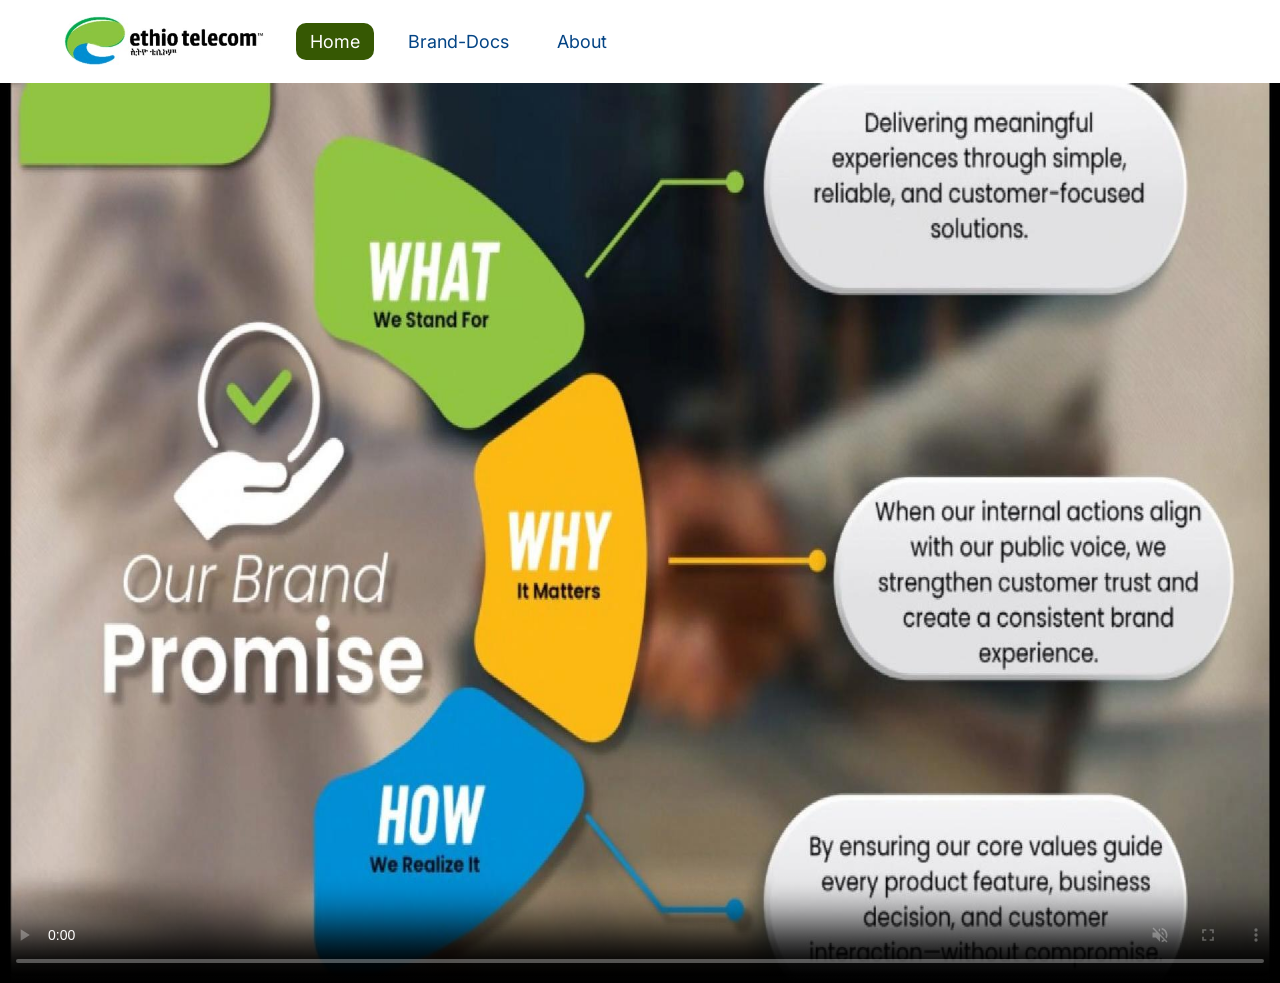
==== index.html @ b168b760 "Update index.html" ====
<!DOCTYPE html>
<html lang="en">
<head>
<meta charset="UTF-8">
<meta name="viewport" content="width=device-width, initial-scale=1.0">
<title>Brand Collection</title>
<link rel="preconnect" href="https://fonts.googleapis.com">
<link href="https://fonts.googleapis.com/css2?family=Space+Grotesk:wght@500;600;700&family=Inter:wght@400;500;600;700&family=IBM+Plex+Mono:wght@400;500&display=swap" rel="stylesheet">
<link rel="stylesheet" href="style.css">

</head>
<body>

<header>
  <div class="header-inner">
    <div class="e-brand"><img src="e-b.jpg" alt="Ethiotelecom-Logo"></div>
    <nav class="main-nav">
      <a href="index.html" class="active">Home</a>
      <a href="./brand.html">Brand-Docs</a>
      <a href="./about.html">About</a>
    </nav>
    <!-- <div class="tele-brand"><img src="/Telebirr-BG.jpg" alt=""></div> -->
    <!-- <div class="zemen-brand"><img src="/Zemeng-BG.jpg" alt=""></div> -->
  </div>
</header>
<div>
    <video class="back-video" autoplay controls loop muted src="Ethio-Brand-Clip.mp4.webm" poster="Ethio-Brand-Clip-Cover.jpg" 
        <source src="Ethio-Brand-Clip.mp4.mp4" type="video/mp4">
        <source src="Ethio-Brand-Clip.mp4.webm" type="video/webm">
        <source src="Ethio-Brand-Clip.mp4.mp4" type="video/ogg">
      </video>
  </div>

<!-- main hero Home -->
<!-- <div class="main-hero"> -->
    <!-- <h1>I am an ambassader of Ethiotelecom</h1> -->
     <!-- <img src="/brand-BG.jpg" alt=""> -->
<!-- </div> -->

<!-- <div class="search-hero">
  <div class="search-hero-inner">
    <h1>What are you looking for, e-brand?</h1>
    <p>Search documents — all in one place.</p>
    <div class="search-box">
      <span class="search-icon">&#128269;</span>
      <input type="text" id="global-search" placeholder="Search for a course, guide, or document..." autocomplete="off">
    </div>
    <div class="search-hint">Try "onboarding", "security", or "design"</div>
  </div>
</div> -->

<!-- <main>

  <div id="results-panel"></div>

  <section class="section" id="learning-section" style="margin-bottom:0;">
    <div class="card-panel">
      <div class="section-head">
        <h2>ethio Brand Docs</h2>
        <span class="count" id="doc-count">— docs</span>
      </div>
      <div class="tabs" id="doc-tabs"></div>
      <div class="doc-list" id="doc-list"></div>
    </div>
  </section>

</main> -->

<!-- <footer>
  <span style="opacity:.7"><img style="height: 70px; width: 300px;" src="/footer-BG.jpg" alt=""></span>
 <br> ethio-Brand · Internal use only<br>
</footer> -->

<script src="script.js"></script>
</body>
</html>
---- style.css ----
:root{
    --navy:#14293F;
    --blue:#2C6088;
    --teal:#0F9B8E;
    --bg:#F4F6F9;
    --surface:#FFFFFF;
    --border:#E0E6ED;
    --text:#1A2332;
    --muted:#5C6B7C;
    --radius:10px;
    --shadow: 0 1px 2px rgba(20,41,63,0.06), 0 4px 12px rgba(20,41,63,0.05);
  }
  *{box-sizing:border-box;}
  body{margin:0; padding: 0; background:var(--bg);color:var(--text);font-family:'Inter',sans-serif;-webkit-font-smoothing:antialiased;}
  h1,h2,h3,.brand{font-family:sans-serif;}
  .mono{font-family:Arial, Helvetica, sans-serif;}
  a{color:inherit;text-decoration:none;}

  /* Header */
  /* .main-hero img{height: 80vh; width: 100%;background-repeat: no-repeat; background-size: contain;} */
  .back-video{position: absolute; height: 100vh; width: 100%; z-index: -1; object-fit:fill;}
  header{background:#fff;color:#fff;position:sticky;top:0;z-index:50;}
  .header-inner{max-width:1200px;margin:0 auto;padding:14px 24px;display:flex;align-items:center;gap:32px;}
  .e-brand img{min-height: 50px; width: 200px;border-radius: 25px;}
  .e-brand img:hover{height: 60px; transition: 0.5s;}
  .tele-brand img{min-height: 25px; width: 150px;border-radius: 25px;}
  .zemen-brand img{height: 50px; width: 200px;border-radius: 30px;}
  .zemen-brand img:hover{height: 40px; transition: 0.5s;}
  
  nav.main-nav{display:flex;gap:20px;flex:1;}
  nav.main-nav a{padding:8px 14px;border-radius:10px;font-size:18px;font-weight:400;color:#034485;transition:background .15s, color .15s;}
  nav.main-nav a:hover, nav.main-nav a.active{background:rgb(54, 88, 3);color:#fff;}

  /* Search hero */
  .search-hero{background:linear-gradient(180deg,var(--navy) 0%, #06f33d 60%, var(--bg) 100%);padding:36px 24px 56px;}
  .search-hero-inner{max-width:800px;margin:0 auto;text-align:center;}
  .search-hero h1{color:#fff;font-size:26px;margin:0 0 6px;font-weight:600;}
  .search-hero p{color:#AFC1D2;margin:0 0 22px;font-size:14px;}
  .search-box{position:relative;}
  .search-box input{width:100%;padding:15px 20px 15px 48px;border-radius:10px;border:none;font-size:15px;font-family:'Inter',sans-serif;box-shadow:0 8px 24px rgba(0,0,0,0.18);outline:none;}
  .search-box input:focus{box-shadow:0 0 0 3px rgba(15,155,142,0.45), 0 8px 24px rgba(0,0,0,0.18);}
  .search-icon{position:absolute;left:16px;top:50%;transform:translateY(-50%);color:var(--muted);font-size:16px;}
  .search-hint{margin-top:10px;font-size:12px;color:#8FA6BA;}
  .search-hint kbd{background:rgba(255,255,255,0.1);padding:2px 6px;border-radius:4px;font-family:'IBM Plex Mono',monospace;}

  main{max-width:1200px;margin:-30px auto 60px;padding:0 24px;position:relative;}

  /* Results panel (shown when searching) */
  
  #results-panel{display:none;background:var(--surface);border:1px solid var(--border);border-radius:var(--radius);box-shadow:var(--shadow);padding:20px 24px;margin-bottom:28px;}
  #results-panel.show{display:block;}
  .results-group{margin-bottom:16px;}
  .results-group:last-child{margin-bottom:0;}
  .results-group-title{font-size:11px;text-transform:uppercase;letter-spacing:.06em;color:var(--muted);font-weight:600;margin-bottom:8px;}
  .result-row{display:flex;align-items:center;gap:10px;padding:8px 6px;border-radius:7px;font-size:14px;text-decoration:none;color:inherit;justify-content:space-between;}
  .result-row:hover{background:var(--bg);}
  .result-tag{font-size:10px;padding:2px 7px;border-radius:20px;background:#EAF6F4;color:var(--teal);font-weight:600;font-family:'IBM Plex Mono',monospace;}
  #no-results{color:var(--muted);font-size:14px;text-align:center;padding:10px;}


  /*About page*/
.main-about h1{color: #45c266; font-size: 40px; font-weight: 800;transition: 0.5s;}
.main-about h1:hover{-webkit-text-stroke: 4px #07f66f; color: transparent;}
.main-about h1{height: 100%; width: 100%; text-align: center; font-size: 3rem; animation-name: slideleft; animation-duration: 5s; animation-iteration-count: infinite;}
@keyframes slideleft{
    from{transform: translateX(200%)}}

/* dropdown style */
.main-dropdown{height: 350px; width: 100%; background:linear-gradient(180deg,var(--navy) 0%, #179a36 60%, var(--bg) 100%);}
.dropdown {position: relative;margin: 87px; padding: 20px; display: inline-block;}
/* Style the dropdown button */
.dropbtn {background-color: #4CAF50; color: white; padding: 16px; font-size: 16px; border: none; cursor: pointer; border-radius: 15px;}
/* Dropdown content */
.dropdown-content {display: none; position: absolute; background-color: #f5c7c7; min-width: 200px; box-shadow: 0px 8px 16px 0px rgba(0,0,0,0.2); margin-left: 130px; border-radius: 15px;border: #06f33d solid 2px;}
/* Links inside dropdown content */
.dropdown-content a {color: black;  padding: 12px 16px; text-decoration: none; display: block;}
/* Change color of dropdown links on hover */
.dropdown-content a:hover {
  background-color: #e64abaf9;
  border-radius: 15px;
  color: #fff;
  border: #cff306 solid 2px;
}
/* Show the dropdown content on hover */
.dropdown:hover .dropdown-content {
  display: block;
}
/* Change background color of dropdown button on hover */
.dropdown:hover .dropbtn {
  background-color: #3e8e41;
}


/* Section headers */


  .section{margin-bottom:40px;}
  .section-head{display:flex;align-items:baseline;justify-content:space-between;margin-bottom:16px;}
  .section-head h2{font-size:19px;margin:0;font-weight:600;}
  .section-head .count{font-size:13px;color:var(--muted);font-family:'IBM Plex Mono',monospace;}

  .card-panel{background:var(--surface);border:1px solid var(--border);border-radius:var(--radius);box-shadow:var(--shadow);padding:24px;max-width:760px;margin:0 auto;}

  .tabs{display:flex;gap:6px;margin-bottom:16px;flex-wrap:wrap;}
  .tab{font-size:12.5px;padding:6px 12px;border-radius:20px;border:1px solid var(--border);background:var(--surface);color:var(--muted);cursor:pointer;font-weight:500;transition:all .15s;}
  .tab:hover{border-color:green;color:var(--blue);color: #1af306;}
  .tab.active{background:green;border-color:var(--navy);color:#fff;}

  .doc-list{display:flex;flex-direction:column;gap:2px;}
  .doc-item{display:flex;align-items:center;gap:14px;padding:12px 8px;border-radius:8px;cursor:pointer;transition:background .12s;color:inherit;text-decoration:none;}
  .doc-item:hover{background:var(--bg);}
  .doc-item:hover .doc-open{opacity:1;}
  .doc-open{font-size:12px;color:var(--blue);font-weight:600;opacity:0;transition:opacity .12s;white-space:nowrap;flex-shrink:0;}
  .doc-icon{width:38px;height:38px;border-radius:8px;flex-shrink:0;display:flex;align-items:center;justify-content:center;font-size:15px;font-weight:600;}
  .doc-icon.pdf{background:#FBEAEA;color:#C24545;}
  .doc-icon.video{background:#EAF1FB;color:var(--blue);}
  .doc-icon.doc{background:#EAF6F4;color:var(--teal);}
  .doc-icon.slides{background:#FBF3E7;color:#C48A2E;}
  .doc-meta{flex:1;min-width:0;}
  .doc-meta h4{margin:0 0 3px;font-size:14px;font-weight:600;}
  .doc-meta p{margin:0;font-size:12px;color:var(--muted);}
  .doc-tag{font-size:10.5px;padding:3px 8px;border-radius:20px;background:var(--bg);color:var(--muted);font-family:'IBM Plex Mono',monospace;white-space:nowrap;}

  footer{text-align:center;padding:24px;color:var(--muted);font-size:12.5px;border-top:1px solid var(--border);}

  .hidden-item{display:none !important;}



  /* Meadia Query */

@media screen and (max-width:600px) {
   .header-inner{
      max-width: 1000px;
      padding: 10px 10px;
      gap: 2px;
   }
    .e-brand img{min-height: 30px; width: 100px;border-radius: 15px;}
    .e-brand img:hover{height: 30px; transition: 0.5s;}
    .tele-brand img{min-height: 15px; width: 100px;border-radius: 15px;}
    .zemen-brand img{min-height: 15px; width: 100px;border-radius: 20px;}
    .zemen-brand img:hover{height: 30px; transition: 0.5s;}

    .nav.main-nav{display:flex;gap:10px;flex:1;}
    nav.main-nav a{padding:6px 10px;border-radius:8px;font-size:15px;font-weight:400;color:#034485;transition:background .15s, color .15s;}
    
    .back-video{
      height: 80vh;
      width: 100%;
    }
    .main-about h1{color: #45c266; font-size: 15px; font-weight: 600;transition: 0.5s;}
    .main-about h1:hover{-webkit-text-stroke: 2px #f60782; color: transparent;}
    .main-about h1{height: 60%; width: 60%; text-align: center; font-size: 1rem; animation-name: slideleft; animation-duration: 5s; animation-iteration-count: infinite;
    }
    @keyframes slideleft{
        from{transform: translateX(100%)}
    }

    .main-dropdown{height: 500px; width: 100%; margin-top: 0px;}
    .dropdown {display: flex; margin: 80px; padding: 20px;margin-left: 2px;}
    /* Style the dropdown button */
    .dropbtn {padding: 10px; font-size: 15px; border-radius: 10px;}
    /* Dropdown content */
    .dropdown-content {min-width: 150px; box-shadow: 0px 8px 16px 0px rgba(0,0,0,0.2); margin-left: 130px; border-radius: 10px;}
    /* Links inside dropdown content */
    .dropdown-content a {color: black;  padding: 10px 10px; text-decoration: none; display: block;}

  }
@media screen and (max-width:430px) {
    .header-inner{
      max-width: 600px;
      padding: 6px 6px;
      gap: 1px;
   }
    .e-brand img{min-height: 20px; width: 80px;border-radius: 10px;}
    .e-brand img:hover{height: 20px; transition: 0.5s;}
    .tele-brand img{min-height: 10px; width: 60px;border-radius: 10px;}
    .zemen-brand img{min-height: 10px; width: 60px;border-radius: 10px;}
    .zemen-brand img:hover{height: 20px; transition: 0.5s;}

    .nav.main-nav{display:flex;gap:6px;flex:1;}
    nav.main-nav a{padding:5px 8px;border-radius:6px;font-size:10px;font-weight:300;color:#034485;transition:background .15s, color .15s;}
    
    .back-video{
      height: 100vh;
      width: 100%;
    }
    .main-about h1{color: #45c266; font-size: 50px; font-weight: 800;transition: 0.5s;}
    .main-about h1:hover{-webkit-text-stroke: 2px #f60782; color: transparent;}
    .main-about h1{height: 50%; width: 50%; text-align: center; font-size: 1.3rem; animation-name: slideleft; animation-duration: 5s; animation-iteration-count: infinite;
    }
    @keyframes slideleft{
        from{transform: translateX(100%)}
    }

    .main-dropdown{height: 500px; width: 100%; margin-top: 0px;}
    .dropdown {display: flex; margin: 80px; padding: 20px;margin-left: 2px;}
    /* Style the dropdown button */
    .dropbtn {padding: 10px; font-size: 15px; border-radius: 10px;}
    /* Dropdown content */
    .dropdown-content {min-width: 150px; box-shadow: 0px 8px 16px 0px rgba(0,0,0,0.2); margin-left: 130px; border-radius: 10px;}
    /* Links inside dropdown content */
    .dropdown-content a {color: black;  padding: 10px 10px; text-decoration: none; display: block;}

  }
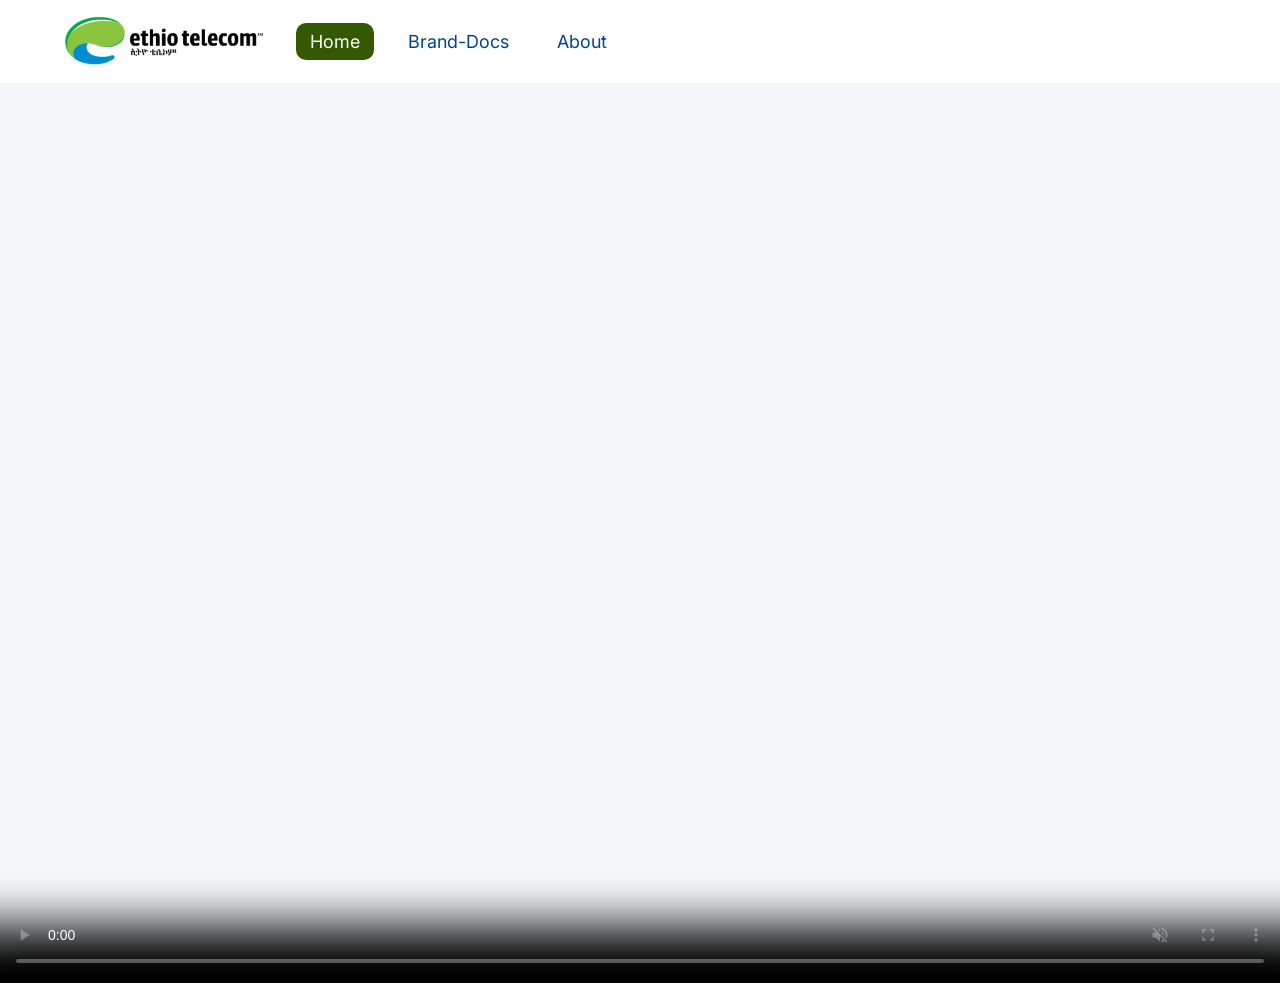
==== commit b9eb3c75: "Update index.html" ====
--- a/index.html
+++ b/index.html
@@ -24,7 +24,7 @@
   </div>
 </header>
 <div>
-    <video class="back-video" autoplay controls loop muted src="Ethio-Brand-Clip.mp4.webm" poster="Ethio-Brand-Clip-Cover.jpg" 
+    <video class="back-video" autoplay controls loop muted src="Ethio-Brand-Clip.mp4.webm" poster="Ethio-Brand-Clip-Cover.jpg[DELETED]" 
         <source src="Ethio-Brand-Clip.mp4.mp4" type="video/mp4">
         <source src="Ethio-Brand-Clip.mp4.webm" type="video/webm">
         <source src="Ethio-Brand-Clip.mp4.mp4" type="video/ogg">
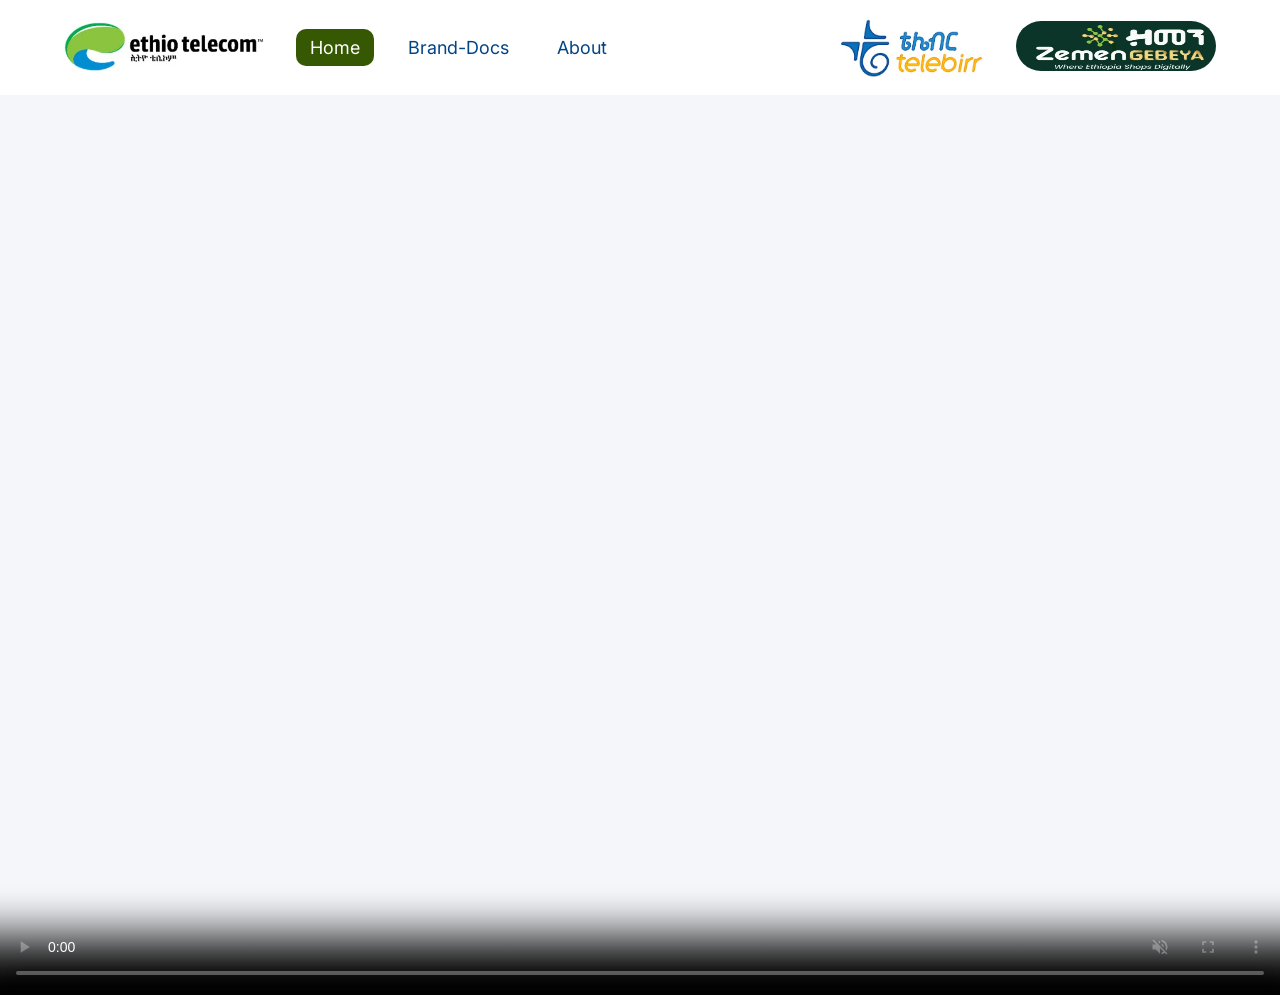
==== commit 8e99959d: "Update index.html" ====
--- a/index.html
+++ b/index.html
@@ -4,6 +4,8 @@
 <meta charset="UTF-8">
 <meta name="viewport" content="width=device-width, initial-scale=1.0">
 <title>Brand Collection</title>
+<link href="https://fonts.googleapis.com/css2?family=Poppins:ital,wght@0,100;0,200;0,300;0,400;0,500;0,600;0,700;0,800;0,900;1,100;1,200;1,300;1,400;1,500;1,600;1,700;1,800;1,900&display=swap"rel="stylesheet">
+<link rel="stylesheet" href="https://cdnjs.cloudflare.com/ajax/libs/font-awesome/6.5.1/css/all.min.css"integrity="sha512-DTOQO9RWCH3ppGqcWaEA1BIZOC6xxalwEsw9c2QQeAIftl+Vegovlnee1c9QX4TctnWMn13TZye+giMm8e2LwA=="crossorigin="anonymous" referrerpolicy="no-referrer" />
 <link rel="preconnect" href="https://fonts.googleapis.com">
 <link href="https://fonts.googleapis.com/css2?family=Space+Grotesk:wght@500;600;700&family=Inter:wght@400;500;600;700&family=IBM+Plex+Mono:wght@400;500&display=swap" rel="stylesheet">
 <link rel="stylesheet" href="style.css">
@@ -13,14 +15,14 @@
 
 <header>
   <div class="header-inner">
-    <div class="e-brand"><img src="e-b.jpg" alt="Ethiotelecom-Logo"></div>
+    <div class="e-brand"><a href="/index.html"><img src="e-b.jpg" alt="Ethiotelecom-Logo"></a></div>
     <nav class="main-nav">
       <a href="index.html" class="active">Home</a>
       <a href="./brand.html">Brand-Docs</a>
       <a href="./about.html">About</a>
     </nav>
-    <!-- <div class="tele-brand"><img src="/Telebirr-BG.jpg" alt=""></div> -->
-    <!-- <div class="zemen-brand"><img src="/Zemeng-BG.jpg" alt=""></div> -->
+    <div class="tele-brand"><img src="Telebirr-BG.jpg" alt=""></div>
+    <div class="zemen-brand"><img src="Zemeng-BG.jpg" alt=""></div>
   </div>
 </header>
 <div>
@@ -31,46 +33,6 @@
       </video>
   </div>
 
-<!-- main hero Home -->
-<!-- <div class="main-hero"> -->
-    <!-- <h1>I am an ambassader of Ethiotelecom</h1> -->
-     <!-- <img src="/brand-BG.jpg" alt=""> -->
-<!-- </div> -->
-
-<!-- <div class="search-hero">
-  <div class="search-hero-inner">
-    <h1>What are you looking for, e-brand?</h1>
-    <p>Search documents — all in one place.</p>
-    <div class="search-box">
-      <span class="search-icon">&#128269;</span>
-      <input type="text" id="global-search" placeholder="Search for a course, guide, or document..." autocomplete="off">
-    </div>
-    <div class="search-hint">Try "onboarding", "security", or "design"</div>
-  </div>
-</div> -->
-
-<!-- <main>
-
-  <div id="results-panel"></div>
-
-  <section class="section" id="learning-section" style="margin-bottom:0;">
-    <div class="card-panel">
-      <div class="section-head">
-        <h2>ethio Brand Docs</h2>
-        <span class="count" id="doc-count">— docs</span>
-      </div>
-      <div class="tabs" id="doc-tabs"></div>
-      <div class="doc-list" id="doc-list"></div>
-    </div>
-  </section>
-
-</main> -->
-
-<!-- <footer>
-  <span style="opacity:.7"><img style="height: 70px; width: 300px;" src="/footer-BG.jpg" alt=""></span>
- <br> ethio-Brand · Internal use only<br>
-</footer> -->
-
 <script src="script.js"></script>
 </body>
 </html>
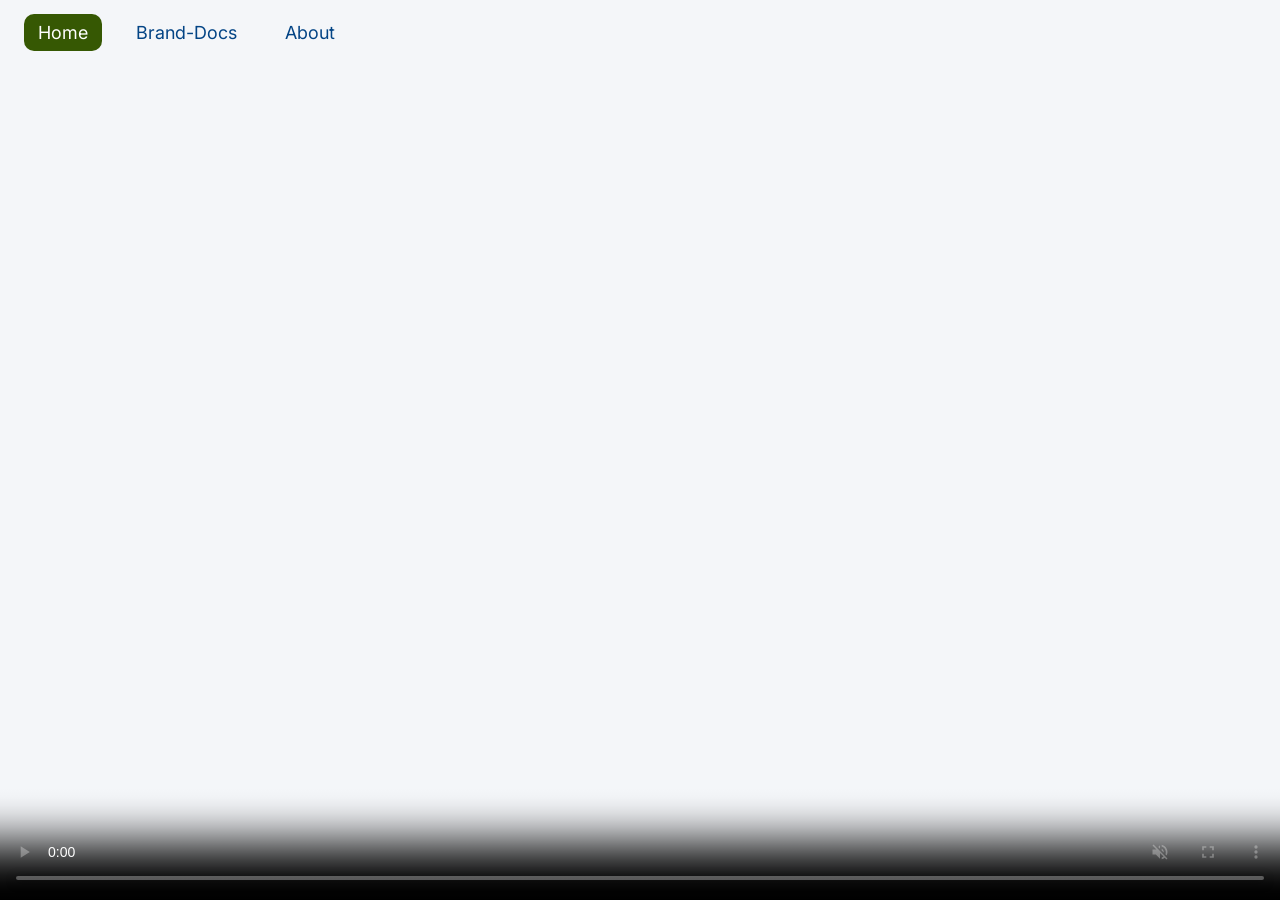
==== commit bac863cf: "Update index.html" ====
--- a/index.html
+++ b/index.html
@@ -14,18 +14,18 @@
 <body>
 
 <header>
-  <div class="header-inner">
-    <div class="e-brand"><a href="/index.html"><img src="e-b.jpg" alt="Ethiotelecom-Logo"></a></div>
+  <div class="header-inner" style="position: fixed;">
+    <!-- <div class="e-brand"><a href="/index.html"><img src="e-b.jpg" alt="Ethiotelecom-Logo"></a></div> -->
     <nav class="main-nav">
       <a href="index.html" class="active">Home</a>
       <a href="./brand.html">Brand-Docs</a>
       <a href="./about.html">About</a>
     </nav>
-    <div class="tele-brand"><img src="Telebirr-BG.jpg" alt=""></div>
-    <div class="zemen-brand"><img src="Zemeng-BG.jpg" alt=""></div>
+    <!-- <div class="tele-brand"><img src="Telebirr-BG.jpg" alt=""></div>
+    <div class="zemen-brand"><img src="Zemeng-BG.jpg" alt=""></div> -->
   </div>
 </header>
-<div>
+<div class="hero-bg">
     <video class="back-video" autoplay controls loop muted src="Ethio-Brand-Clip.mp4.webm" poster="Ethio-Brand-Clip-Cover.jpg[DELETED]" 
         <source src="Ethio-Brand-Clip.mp4.mp4" type="video/mp4">
         <source src="Ethio-Brand-Clip.mp4.webm" type="video/webm">
--- a/style.css
+++ b/style.css
@@ -18,8 +18,6 @@
   a{color:inherit;text-decoration:none;}
 
   /* Header */
-  /* .main-hero img{height: 80vh; width: 100%;background-repeat: no-repeat; background-size: contain;} */
-  .back-video{position: absolute; height: 100vh; width: 100%; z-index: -1; object-fit:fill;}
   header{background:#fff;color:#fff;position:sticky;top:0;z-index:50;}
   .header-inner{max-width:1200px;margin:0 auto;padding:14px 24px;display:flex;align-items:center;gap:32px;}
   .e-brand img{min-height: 50px; width: 200px;border-radius: 25px;}
@@ -27,6 +25,9 @@
   .tele-brand img{min-height: 25px; width: 150px;border-radius: 25px;}
   .zemen-brand img{height: 50px; width: 200px;border-radius: 30px;}
   .zemen-brand img:hover{height: 40px; transition: 0.5s;}
+  
+  .hero-bg{position: absolute;top: 60px; width: 100%;height: calc(100vh - 60px);display: flex;justify-content: center;align-items: center;}
+  .back-video{width: 100%;height: 100%;object-fit: cover;overflow: hidden;}
   
   nav.main-nav{display:flex;gap:20px;flex:1;}
   nav.main-nav a{padding:8px 14px;border-radius:10px;font-size:18px;font-weight:400;color:#034485;transition:background .15s, color .15s;}
@@ -47,7 +48,6 @@
   main{max-width:1200px;margin:-30px auto 60px;padding:0 24px;position:relative;}
 
   /* Results panel (shown when searching) */
-  
   #results-panel{display:none;background:var(--surface);border:1px solid var(--border);border-radius:var(--radius);box-shadow:var(--shadow);padding:20px 24px;margin-bottom:28px;}
   #results-panel.show{display:block;}
   .results-group{margin-bottom:16px;}
@@ -57,8 +57,6 @@
   .result-row:hover{background:var(--bg);}
   .result-tag{font-size:10px;padding:2px 7px;border-radius:20px;background:#EAF6F4;color:var(--teal);font-weight:600;font-family:'IBM Plex Mono',monospace;}
   #no-results{color:var(--muted);font-size:14px;text-align:center;padding:10px;}
-
-
   /*About page*/
 .main-about h1{color: #45c266; font-size: 40px; font-weight: 800;transition: 0.5s;}
 .main-about h1:hover{-webkit-text-stroke: 4px #07f66f; color: transparent;}
@@ -76,25 +74,14 @@
 /* Links inside dropdown content */
 .dropdown-content a {color: black;  padding: 12px 16px; text-decoration: none; display: block;}
 /* Change color of dropdown links on hover */
-.dropdown-content a:hover {
-  background-color: #e64abaf9;
-  border-radius: 15px;
-  color: #fff;
-  border: #cff306 solid 2px;
-}
+.dropdown-content a:hover {background-color: #e64abaf9;border-radius: 15px;color: #fff;border: #cff306 solid 2px;}
 /* Show the dropdown content on hover */
-.dropdown:hover .dropdown-content {
-  display: block;
-}
+.dropdown:hover .dropdown-content {display: block;}
 /* Change background color of dropdown button on hover */
 .dropdown:hover .dropbtn {
   background-color: #3e8e41;
 }
-
-
 /* Section headers */
-
-
   .section{margin-bottom:40px;}
   .section-head{display:flex;align-items:baseline;justify-content:space-between;margin-bottom:16px;}
   .section-head h2{font-size:19px;margin:0;font-weight:600;}
@@ -122,9 +109,21 @@
   .doc-meta p{margin:0;font-size:12px;color:var(--muted);}
   .doc-tag{font-size:10.5px;padding:3px 8px;border-radius:20px;background:var(--bg);color:var(--muted);font-family:'IBM Plex Mono',monospace;white-space:nowrap;}
 
-  footer{text-align:center;padding:24px;color:var(--muted);font-size:12.5px;border-top:1px solid var(--border);}
-
   .hidden-item{display:none !important;}
+
+  
+/* footer */
+.heading-title{display:flex;position: absolute; color: #8dc63f;font-size: 18px;margin-left: 20%;}
+footer{text-align:center;color:var(--muted);font-size:12.5;border-top:2px solid var(--border);}
+.footerContainer {width: 100%;padding: 0px 30px 0px;}
+.socialIcons {display: flex;justify-content: center;}
+.socialIcons a {text-decoration: none;padding: 10px;background-color: white;margin: 10px;border-radius: 50%;}
+.socialIcons a i {font-size: 2em;color:rgba(97, 206, 112, 0.9);opacity: 0, 9;}
+
+/* Hover affect on social media icon */
+.socialIcons a:hover {background-color: rgba(30, 62, 35, 0.9);border-radius: 15px; min-height: 40px;border: 2px solid rgba(97, 206, 112, 0.9);}
+.socialIcons a:hover i {color: white;transition: 0.5s;}
+.bak-image img{display: inline-block;height: 90px; width: 500px;border-radius: 50px; margin-left: 30%; margin-top: 3px;}
 
 
 
@@ -133,22 +132,20 @@
 @media screen and (max-width:600px) {
    .header-inner{
       max-width: 1000px;
-      padding: 10px 10px;
-      gap: 2px;
+      padding: 5px 5px;
+      gap: 1px;
    }
-    .e-brand img{min-height: 30px; width: 100px;border-radius: 15px;}
+    .e-brand img{min-height: 25px; width: 80px;border-radius: 15px;}
     .e-brand img:hover{height: 30px; transition: 0.5s;}
-    .tele-brand img{min-height: 15px; width: 100px;border-radius: 15px;}
-    .zemen-brand img{min-height: 15px; width: 100px;border-radius: 20px;}
+    .tele-brand img{min-height: 5px; width: 80px;border-radius: 15px;}
+    .zemen-brand img{min-height: 2px; width: 70px;border-radius: 15px;}
     .zemen-brand img:hover{height: 30px; transition: 0.5s;}
 
     .nav.main-nav{display:flex;gap:10px;flex:1;}
     nav.main-nav a{padding:6px 10px;border-radius:8px;font-size:15px;font-weight:400;color:#034485;transition:background .15s, color .15s;}
     
-    .back-video{
-      height: 80vh;
-      width: 100%;
-    }
+    /* .back-video{height: 80vh;width: 100%;} */
+
     .main-about h1{color: #45c266; font-size: 15px; font-weight: 600;transition: 0.5s;}
     .main-about h1:hover{-webkit-text-stroke: 2px #f60782; color: transparent;}
     .main-about h1{height: 60%; width: 60%; text-align: center; font-size: 1rem; animation-name: slideleft; animation-duration: 5s; animation-iteration-count: infinite;
@@ -166,25 +163,31 @@
     /* Links inside dropdown content */
     .dropdown-content a {color: black;  padding: 10px 10px; text-decoration: none; display: block;}
 
-  }
+   /* footer */
+    .footerContainer {width: 100%;padding: 0px 20px 0px;}
+    .socialIcons a {text-decoration: none;padding: 6px;margin: 6px;border-radius: 40%;}
+    .socialIcons a i {font-size: 1.6em;opacity: 0, 6;}
+
+    /* Hover affect on social media icon */
+    .socialIcons a:hover {background-color: rgba(30, 62, 35, 0.9);border-radius: 10px; min-height: 30px;border: 1px solid rgba(97, 206, 112, 0.9);}
+    .bak-image img{display: block;height: 40px; width: 270px;border-radius: 40px; margin-left: 27%; margin-top: 3px;}
+    .heading-title{font-size: 15px;margin-left: 8%;}
+  }
+
+
 @media screen and (max-width:430px) {
-    .header-inner{
-      max-width: 600px;
-      padding: 6px 6px;
-      gap: 1px;
-   }
-    .e-brand img{min-height: 20px; width: 80px;border-radius: 10px;}
+    .e-brand img{min-height: 15px; width: 70px;border-radius: 10px;}
     .e-brand img:hover{height: 20px; transition: 0.5s;}
-    .tele-brand img{min-height: 10px; width: 60px;border-radius: 10px;}
-    .zemen-brand img{min-height: 10px; width: 60px;border-radius: 10px;}
+    .tele-brand img{height: 30px; width: 60px;border-radius: 10px;}
+    .zemen-brand img{height: 30px; width: 60px;border-radius: 10px;}
     .zemen-brand img:hover{height: 20px; transition: 0.5s;}
 
-    .nav.main-nav{display:flex;gap:6px;flex:1;}
-    nav.main-nav a{padding:5px 8px;border-radius:6px;font-size:10px;font-weight:300;color:#034485;transition:background .15s, color .15s;}
+    .nav.main-nav{display:flex;gap:4px;flex:1;}
+    nav.main-nav a{padding:3px 6px;border-radius:4px;font-size:8px;font-weight:200;color:#034485;transition:background .15s, color .15s;}
     
     .back-video{
-      height: 100vh;
-      width: 100%;
+      height: 50vh;
+      min-width:100%;
     }
     .main-about h1{color: #45c266; font-size: 50px; font-weight: 800;transition: 0.5s;}
     .main-about h1:hover{-webkit-text-stroke: 2px #f60782; color: transparent;}
@@ -203,5 +206,29 @@
     /* Links inside dropdown content */
     .dropdown-content a {color: black;  padding: 10px 10px; text-decoration: none; display: block;}
 
-  }
-
+    /* footer */
+    .footerContainer {width: 100%;padding: 0px 20px 0px;}
+    .socialIcons a {text-decoration: none;padding: 6px;margin: 6px;border-radius: 40%;}
+    .socialIcons a i {font-size: 1.6em;opacity: 0, 6;}
+
+    /* Hover affect on social media icon */
+    .socialIcons a:hover {background-color: rgba(30, 62, 35, 0.9);border-radius: 10px; min-height: 30px;border: 1px solid rgba(97, 206, 112, 0.9);}
+    .bak-image img{display: block;height: 40px; width: 270px;border-radius: 40px; margin-left: 20%; margin-top: 3px;}
+    .heading-title{font-size: 12px;margin-left: 3px;}
+  }
+  
+
+@media (min-aspect-ratio:16/9){
+  .back-video{
+    width: 100%;
+    height:auto;
+    overflow: hidden;
+  }
+}
+@media (max-aspect-ratio:16/9){
+  .back-video{
+    width: auto;
+    height:100%;
+    overflow: hidden;
+  }
+}
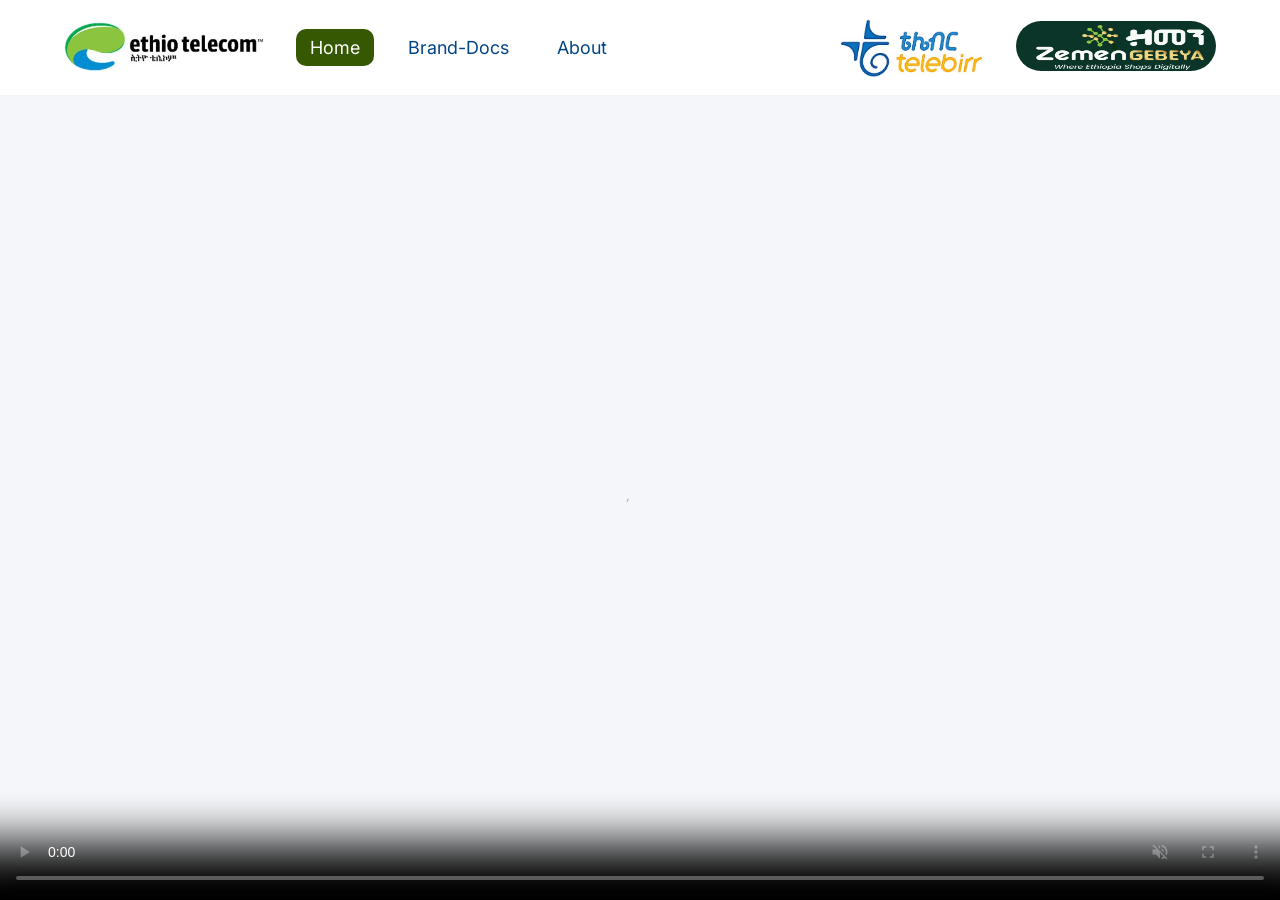
==== commit f2a4ed83: "Update index.html" ====
--- a/index.html
+++ b/index.html
@@ -14,15 +14,15 @@
 <body>
 
 <header>
-  <div class="header-inner" style="position: fixed;">
-    <!-- <div class="e-brand"><a href="/index.html"><img src="e-b.jpg" alt="Ethiotelecom-Logo"></a></div> -->
+ <div class="header-inner">
+    <div class="e-brand"><a href="/index.html"><img src="e-b.jpg" alt="Ethiotelecom-Logo"></a></div>
     <nav class="main-nav">
       <a href="index.html" class="active">Home</a>
       <a href="./brand.html">Brand-Docs</a>
       <a href="./about.html">About</a>
     </nav>
-    <!-- <div class="tele-brand"><img src="Telebirr-BG.jpg" alt=""></div>
-    <div class="zemen-brand"><img src="Zemeng-BG.jpg" alt=""></div> -->
+    <div class="tele-brand"><img src="Telebirr-BG.jpg" alt=""></div>
+    <div class="zemen-brand"><img src="Zemeng-BG.jpg" alt=""></div>
   </div>
 </header>
 <div class="hero-bg">
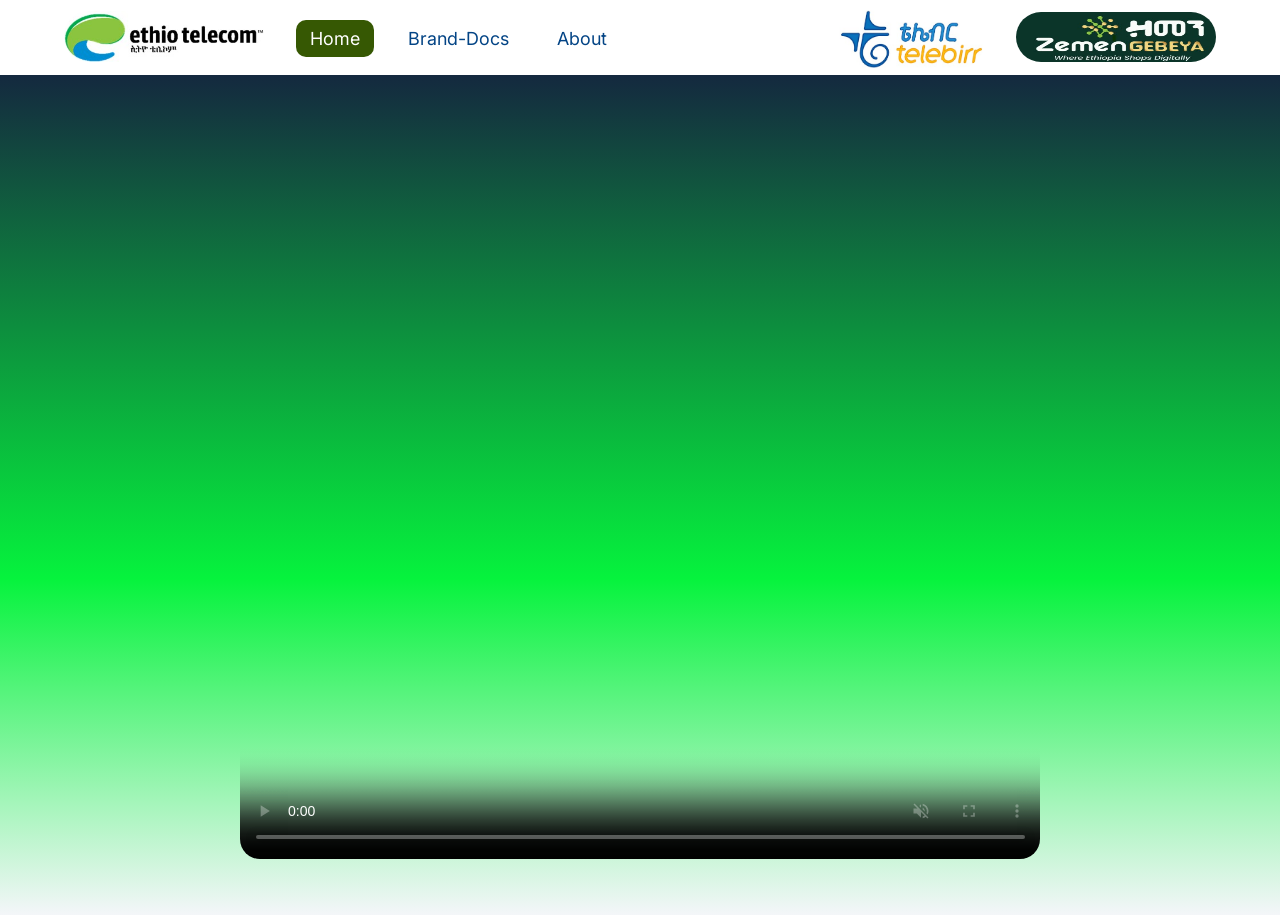
==== commit 6f317e0d: "Update index.html" ====
--- a/index.html
+++ b/index.html
@@ -14,7 +14,7 @@
 <body>
 
 <header>
- <div class="header-inner">
+  <div class="header-inner">
     <div class="e-brand"><a href="/index.html"><img src="e-b.jpg" alt="Ethiotelecom-Logo"></a></div>
     <nav class="main-nav">
       <a href="index.html" class="active">Home</a>
@@ -24,7 +24,6 @@
     <div class="tele-brand"><img src="Telebirr-BG.jpg" alt=""></div>
     <div class="zemen-brand"><img src="Zemeng-BG.jpg" alt=""></div>
   </div>
-</header>
 <div class="hero-bg">
     <video class="back-video" autoplay controls loop muted src="Ethio-Brand-Clip.mp4.webm" poster="Ethio-Brand-Clip-Cover.jpg[DELETED]" 
         <source src="Ethio-Brand-Clip.mp4.mp4" type="video/mp4">
@@ -32,6 +31,7 @@
         <source src="Ethio-Brand-Clip.mp4.mp4" type="video/ogg">
       </video>
   </div>
+</header>
 
 <script src="script.js"></script>
 </body>
--- a/style.css
+++ b/style.css
@@ -12,22 +12,22 @@
     --shadow: 0 1px 2px rgba(20,41,63,0.06), 0 4px 12px rgba(20,41,63,0.05);
   }
   *{box-sizing:border-box;}
-  body{margin:0; padding: 0; background:var(--bg);color:var(--text);font-family:'Inter',sans-serif;-webkit-font-smoothing:antialiased;}
+  body{margin:0; padding: 0; color:var(--text);font-family:'Inter',sans-serif;-webkit-font-smoothing:antialiased;}
   h1,h2,h3,.brand{font-family:sans-serif;}
   .mono{font-family:Arial, Helvetica, sans-serif;}
   a{color:inherit;text-decoration:none;}
 
   /* Header */
   header{background:#fff;color:#fff;position:sticky;top:0;z-index:50;}
-  .header-inner{max-width:1200px;margin:0 auto;padding:14px 24px;display:flex;align-items:center;gap:32px;}
+  .header-inner{max-width:1200px;margin:0 auto;padding:5px 24px;display:flex;align-items:center;gap:32px;}
   .e-brand img{min-height: 50px; width: 200px;border-radius: 25px;}
   .e-brand img:hover{height: 60px; transition: 0.5s;}
   .tele-brand img{min-height: 25px; width: 150px;border-radius: 25px;}
   .zemen-brand img{height: 50px; width: 200px;border-radius: 30px;}
   .zemen-brand img:hover{height: 40px; transition: 0.5s;}
   
-  .hero-bg{position: absolute;top: 60px; width: 100%;height: calc(100vh - 60px);display: flex;justify-content: center;align-items: center;}
-  .back-video{width: 100%;height: 100%;object-fit: cover;overflow: hidden;}
+  .hero-bg{position: absolute;top: 60px; width: 100%;height: calc(100vh - 60px);display: flex;justify-content: center;align-items: center;background:linear-gradient(180deg,var(--navy) 0%, #06f33d 60%, var(--bg) 100%);padding:36px 24px 56px;margin-top: 15px;}
+  .back-video{max-width: 65%; height: 100vh;object-fit: cover;overflow: hidden;border-radius: 20px;}
   
   nav.main-nav{display:flex;gap:20px;flex:1;}
   nav.main-nav a{padding:8px 14px;border-radius:10px;font-size:18px;font-weight:400;color:#034485;transition:background .15s, color .15s;}
@@ -45,7 +45,7 @@
   .search-hint{margin-top:10px;font-size:12px;color:#8FA6BA;}
   .search-hint kbd{background:rgba(255,255,255,0.1);padding:2px 6px;border-radius:4px;font-family:'IBM Plex Mono',monospace;}
 
-  main{max-width:1200px;margin:-30px auto 60px;padding:0 24px;position:relative;}
+  main{max-width:1200px; margin:-30px auto 60px; padding:0 24px; position:relative;}
 
   /* Results panel (shown when searching) */
   #results-panel{display:none;background:var(--surface);border:1px solid var(--border);border-radius:var(--radius);box-shadow:var(--shadow);padding:20px 24px;margin-bottom:28px;}
@@ -111,7 +111,17 @@
 
   .hidden-item{display:none !important;}
 
-  
+ /* Slider style  */
+/* .container{ padding: 4rem;}
+.slider-wrapper{ position: relative;max-width: 48rem;margin: 0 auto;}
+.slider{display: flex; aspect-ratio: 16/9; overflow: auto; scroll-snap-type: x mandatory; scroll-behavior: smooth; box-shadow: 0 1.5rem -0.75rem hsla(0, 0%, 0%, 0.25); border-radius: 0.5rem;}
+.slider img{flex: 1 0 100%; scroll-snap-align: start; object-fit: cover;}
+.slider-nav{display: flex; column-gap: 1rem; position: absolute; bottom: 1.25rem; left: 50%; transform: translateX(-50%); z-index: 1;}
+.slider-nav a{width: 0.5rem; height: 0.5rem; border-radius: 50%; background-color: #fff; opacity: 0.75; transition: opacity ease 250ms;}
+.slider-nav a:hover{opacity: 1;background-color: yellow;} */
+
+
+
 /* footer */
 .heading-title{display:flex;position: absolute; color: #8dc63f;font-size: 18px;margin-left: 20%;}
 footer{text-align:center;color:var(--muted);font-size:12.5;border-top:2px solid var(--border);}
